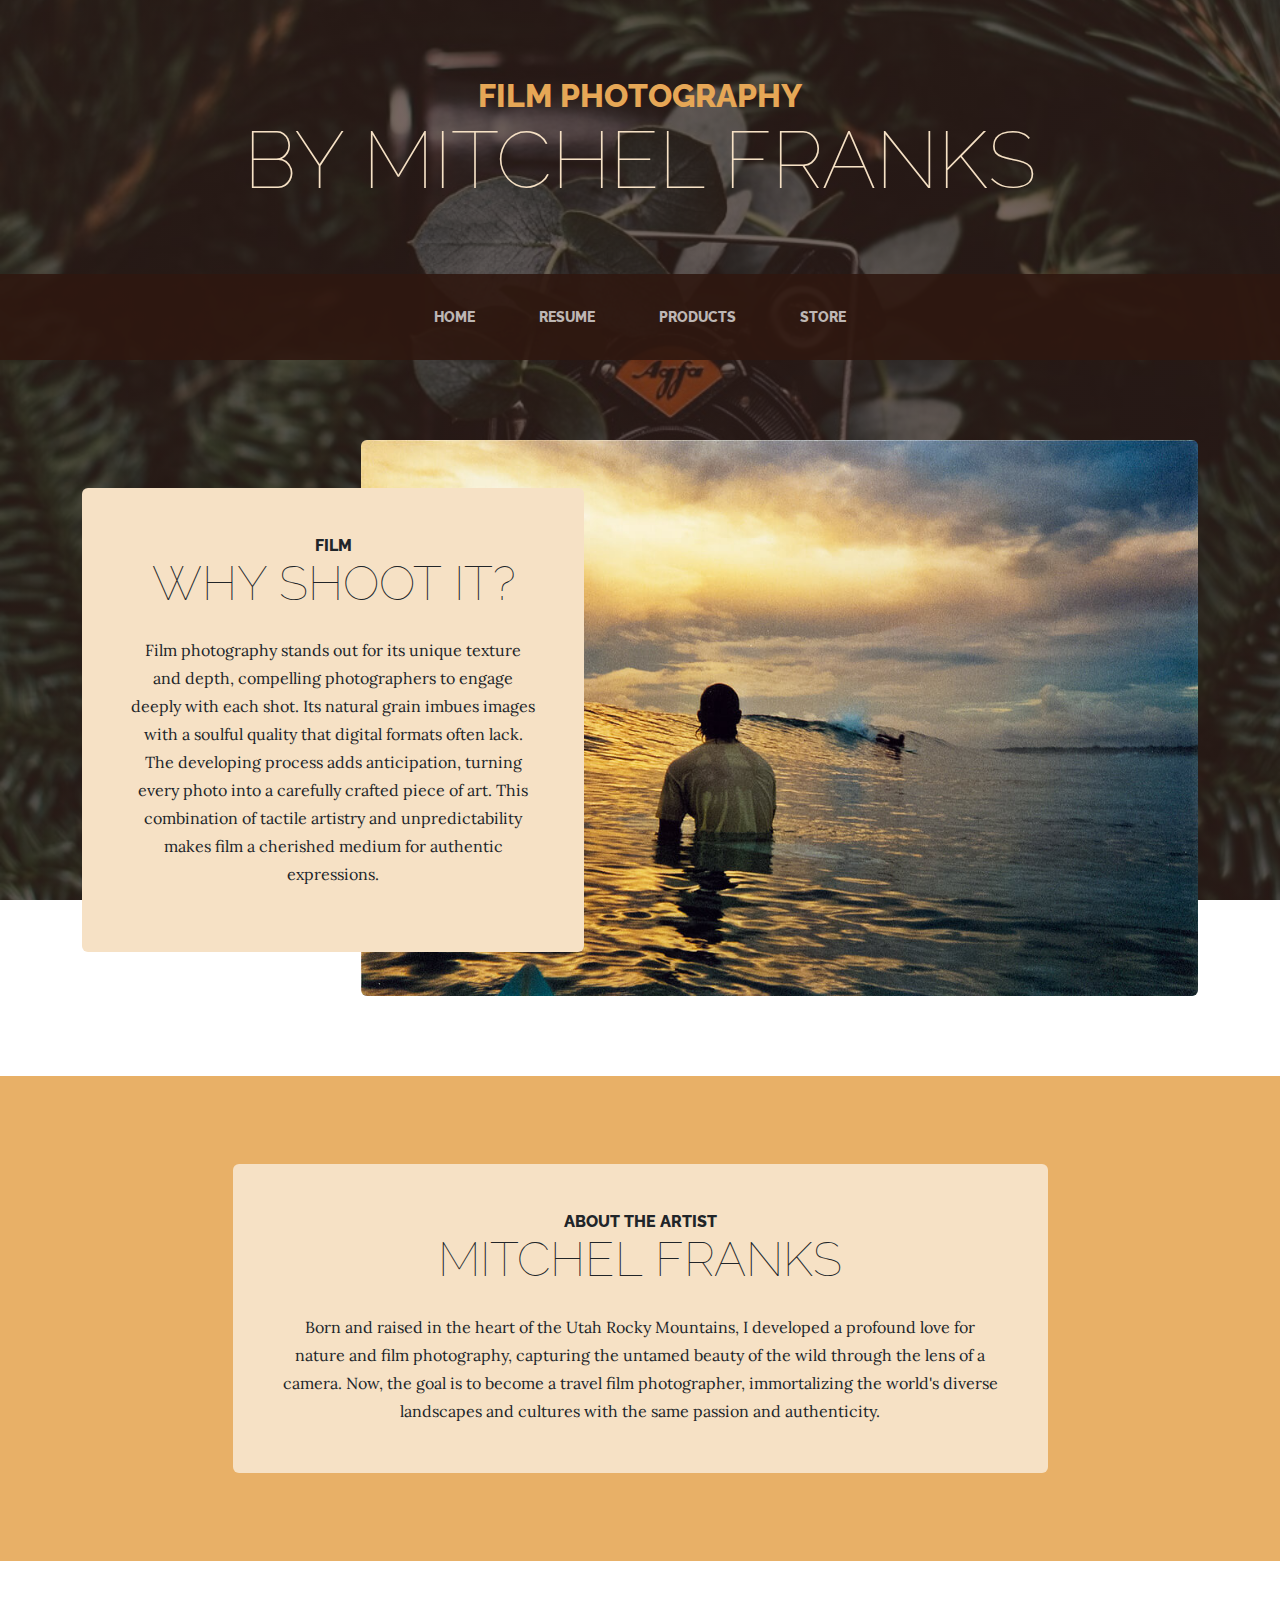
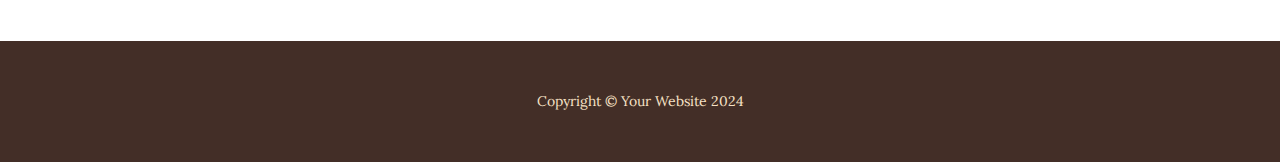
==== index.html @ ee258f73 "Add files via upload" ====
<!DOCTYPE html>
<html lang="en">
    <head>
        <meta charset="utf-8" />
        <meta name="viewport" content="width=device-width, initial-scale=1, shrink-to-fit=no" />
        <meta name="description" content="" />
        <meta name="author" content="" />
        <title>Film Photograhy</title>
        <link rel="icon" type="image/x-icon" href="assets/favicon.ico" />
        <!-- Google fonts-->
        <link href="https://fonts.googleapis.com/css?family=Raleway:100,100i,200,200i,300,300i,400,400i,500,500i,600,600i,700,700i,800,800i,900,900i" rel="stylesheet" />
        <link href="https://fonts.googleapis.com/css?family=Lora:400,400i,700,700i" rel="stylesheet" />
        <!-- Core theme CSS (includes Bootstrap)-->
        <link href="css/styles.css" rel="stylesheet" />
    </head>
    <body>
        <header>
            <h1 class="site-heading text-center text-faded d-none d-lg-block">
                <span class="site-heading-upper text-primary mb-3">Film Photography</span>
                <span class="site-heading-lower">By Mitchel Franks</span>
            </h1>
        </header>
        <!-- Navigation-->
        <nav class="navbar navbar-expand-lg navbar-dark py-lg-4" id="mainNav">
            <div class="container">
                <a class="navbar-brand text-uppercase fw-bold d-lg-none" href="index.html">Start Bootstrap</a>
                <button class="navbar-toggler" type="button" data-bs-toggle="collapse" data-bs-target="#navbarSupportedContent" aria-controls="navbarSupportedContent" aria-expanded="false" aria-label="Toggle navigation"><span class="navbar-toggler-icon"></span></button>
                <div class="collapse navbar-collapse" id="navbarSupportedContent">
                    <ul class="navbar-nav mx-auto">
                        <li class="nav-item px-lg-4"><a class="nav-link text-uppercase" href="index.html">Home</a></li>
                        <li class="nav-item px-lg-4"><a class="nav-link text-uppercase" href="web dev project/resume.html">resume</a></li>
                        <li class="nav-item px-lg-4"><a class="nav-link text-uppercase" href="products.html">Products</a></li>
                        <li class="nav-item px-lg-4"><a class="nav-link text-uppercase" href="store.html">Store</a></li>
                    </ul>
                </div>
            </div>
        </nav>
        <section class="page-section clearfix">
            <div class="container">
                <div class="intro">
                    <img class="intro-img img-fluid mb-3 mb-lg-0 rounded" src="assets/img/intro.jpg" alt="..." />
                    <div class="intro-text left-0 text-center bg-faded p-5 rounded">
                        <h2 class="section-heading mb-4">
                            <span class="section-heading-upper">Film</span>
                            <span class="section-heading-lower">Why Shoot It?</span>
                        </h2>
                        <p class="mb-3">
                            Film photography stands out for its unique texture and depth, compelling photographers to engage deeply with each shot. Its natural grain imbues images with a soulful quality that digital formats often lack. The developing process adds anticipation, turning every photo into a carefully crafted piece of art. This combination of tactile artistry and unpredictability makes film a cherished medium for authentic expressions.</p>
                        <!-- <div class="intro-button mx-auto"><a class="btn btn-primary btn-xl" href="#!">Visit Us Today!</a></div> -->
                    </div>
                </div>
            </div>
        </section>
        <section class="page-section cta">
            <div class="container">
                <div class="row">
                    <div class="col-xl-9 mx-auto">
                        <div class="cta-inner bg-faded text-center rounded">
                            <h2 class="section-heading mb-4">
                                <span class="section-heading-upper">About the Artist</span>
                                <span class="section-heading-lower">Mitchel Franks</span>
                            </h2>
                            <p class="mb-0">Born and raised in the heart of the Utah Rocky Mountains, I developed a profound love for nature and film photography, capturing the untamed beauty of the wild through the lens of a camera. Now, the goal is to become a travel film photographer, immortalizing the world's diverse landscapes and cultures with the same passion and authenticity.






                            </p>
                        </div>
                    </div>
                </div>
            </div>
        </section>
        <footer class="footer text-faded text-center py-5">
            <div class="container"><p class="m-0 small">Copyright &copy; Your Website 2024</p></div>
        </footer>
        <!-- Bootstrap core JS-->
        <script src="https://cdn.jsdelivr.net/npm/bootstrap@5.2.3/dist/js/bootstrap.bundle.min.js"></script>
        <!-- Core theme JS-->
        <script src="js/scripts.js"></script>
    </body>
</html>
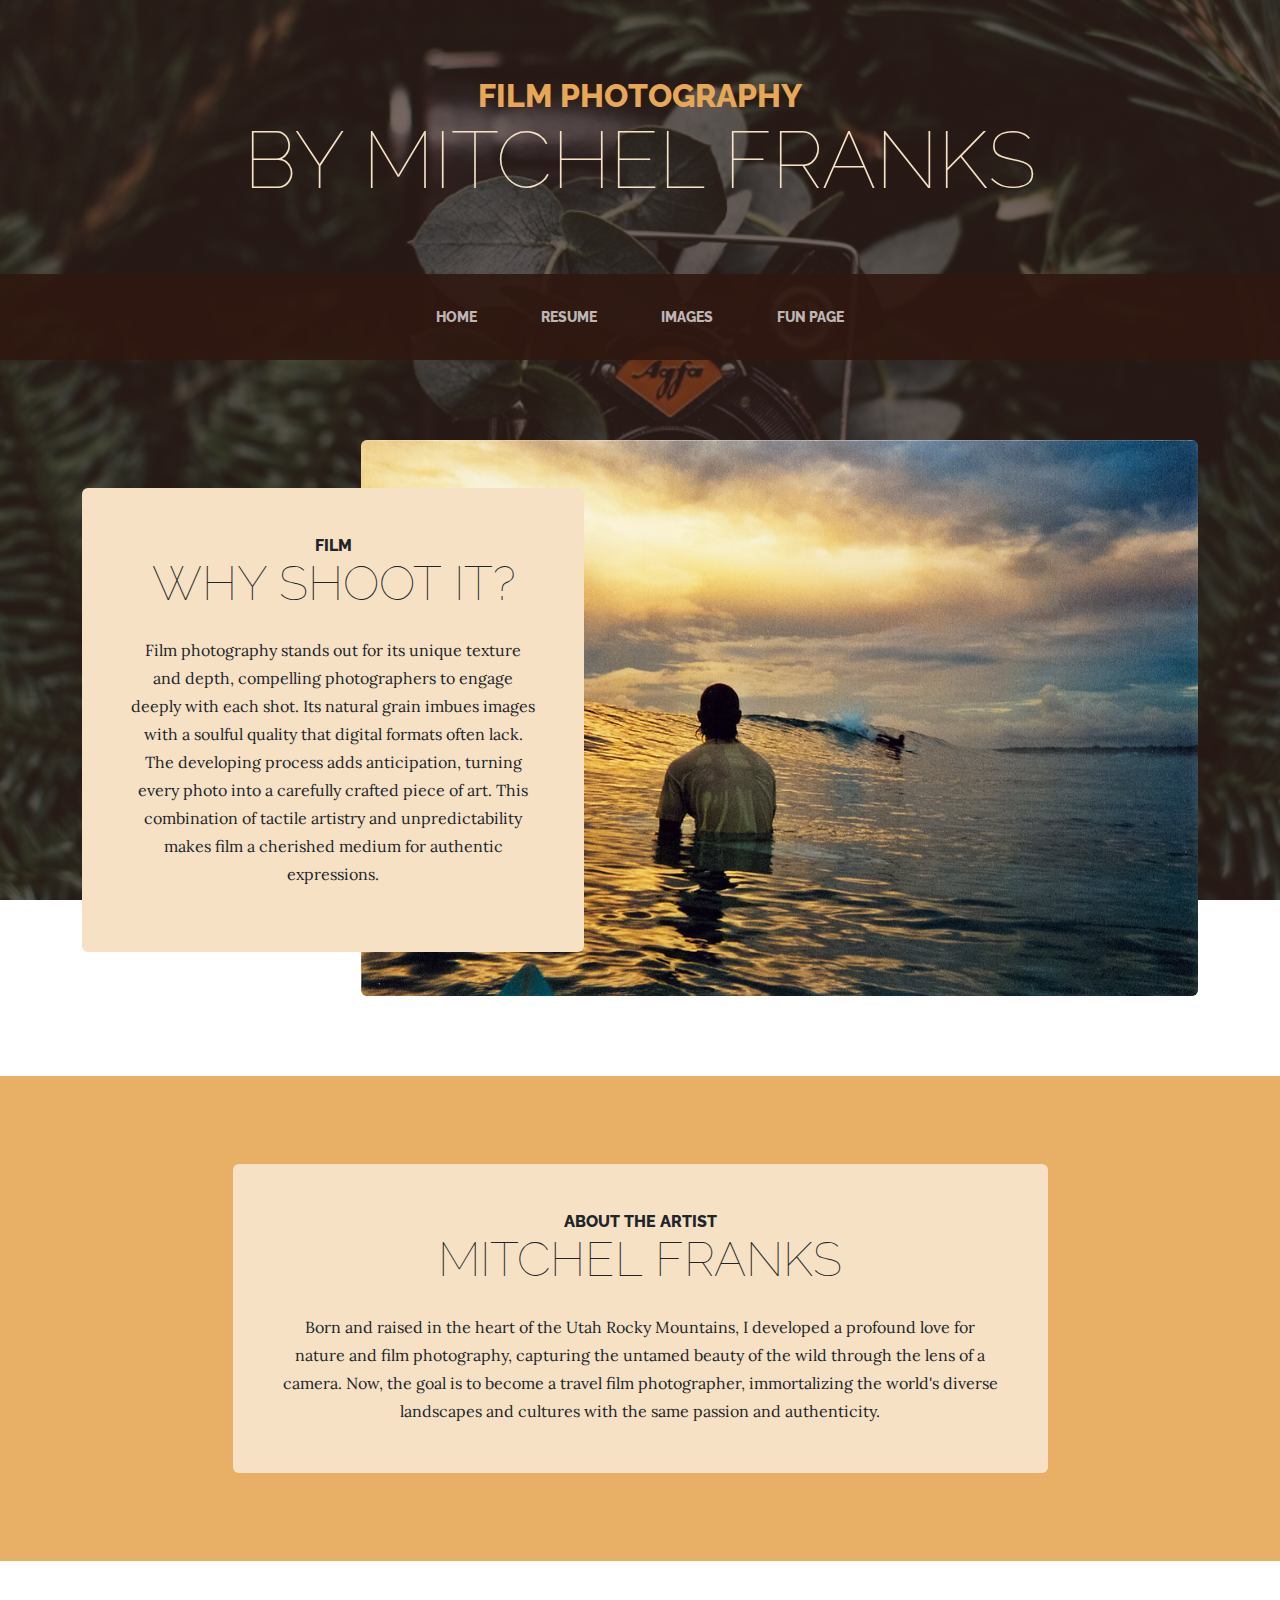
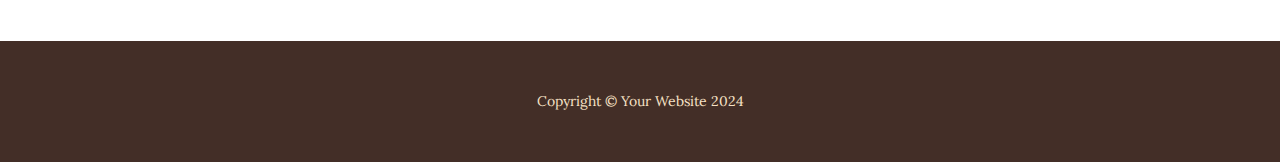
==== commit 7fae9e4f: "Add files via upload" ====
--- a/index.html
+++ b/index.html
@@ -29,8 +29,8 @@
                     <ul class="navbar-nav mx-auto">
                         <li class="nav-item px-lg-4"><a class="nav-link text-uppercase" href="index.html">Home</a></li>
                         <li class="nav-item px-lg-4"><a class="nav-link text-uppercase" href="web dev project/resume.html">resume</a></li>
-                        <li class="nav-item px-lg-4"><a class="nav-link text-uppercase" href="products.html">Products</a></li>
-                        <li class="nav-item px-lg-4"><a class="nav-link text-uppercase" href="store.html">Store</a></li>
+                        <li class="nav-item px-lg-4"><a class="nav-link text-uppercase" href="products.html">Images</a></li>
+                        <li class="nav-item px-lg-4"><a class="nav-link text-uppercase" href="web dev project/index.html">Fun Page</a></li>
                     </ul>
                 </div>
             </div>
